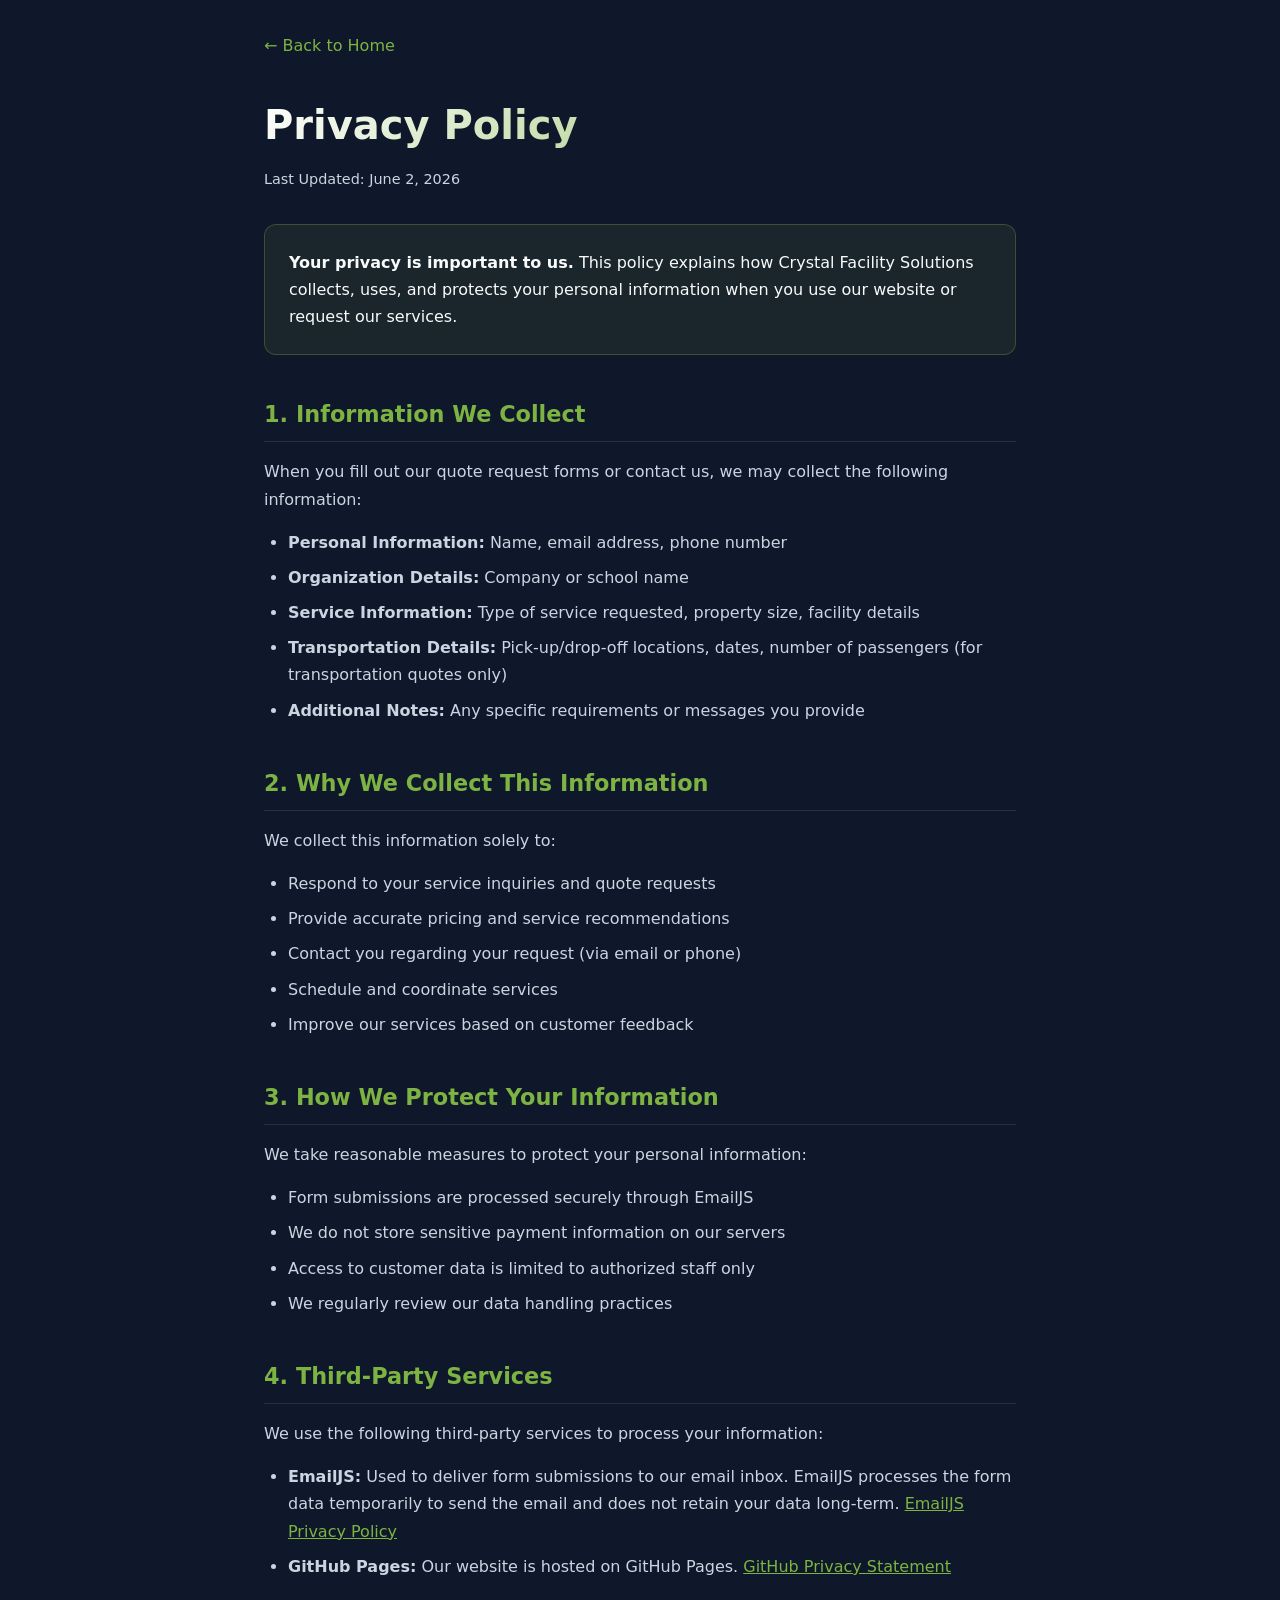
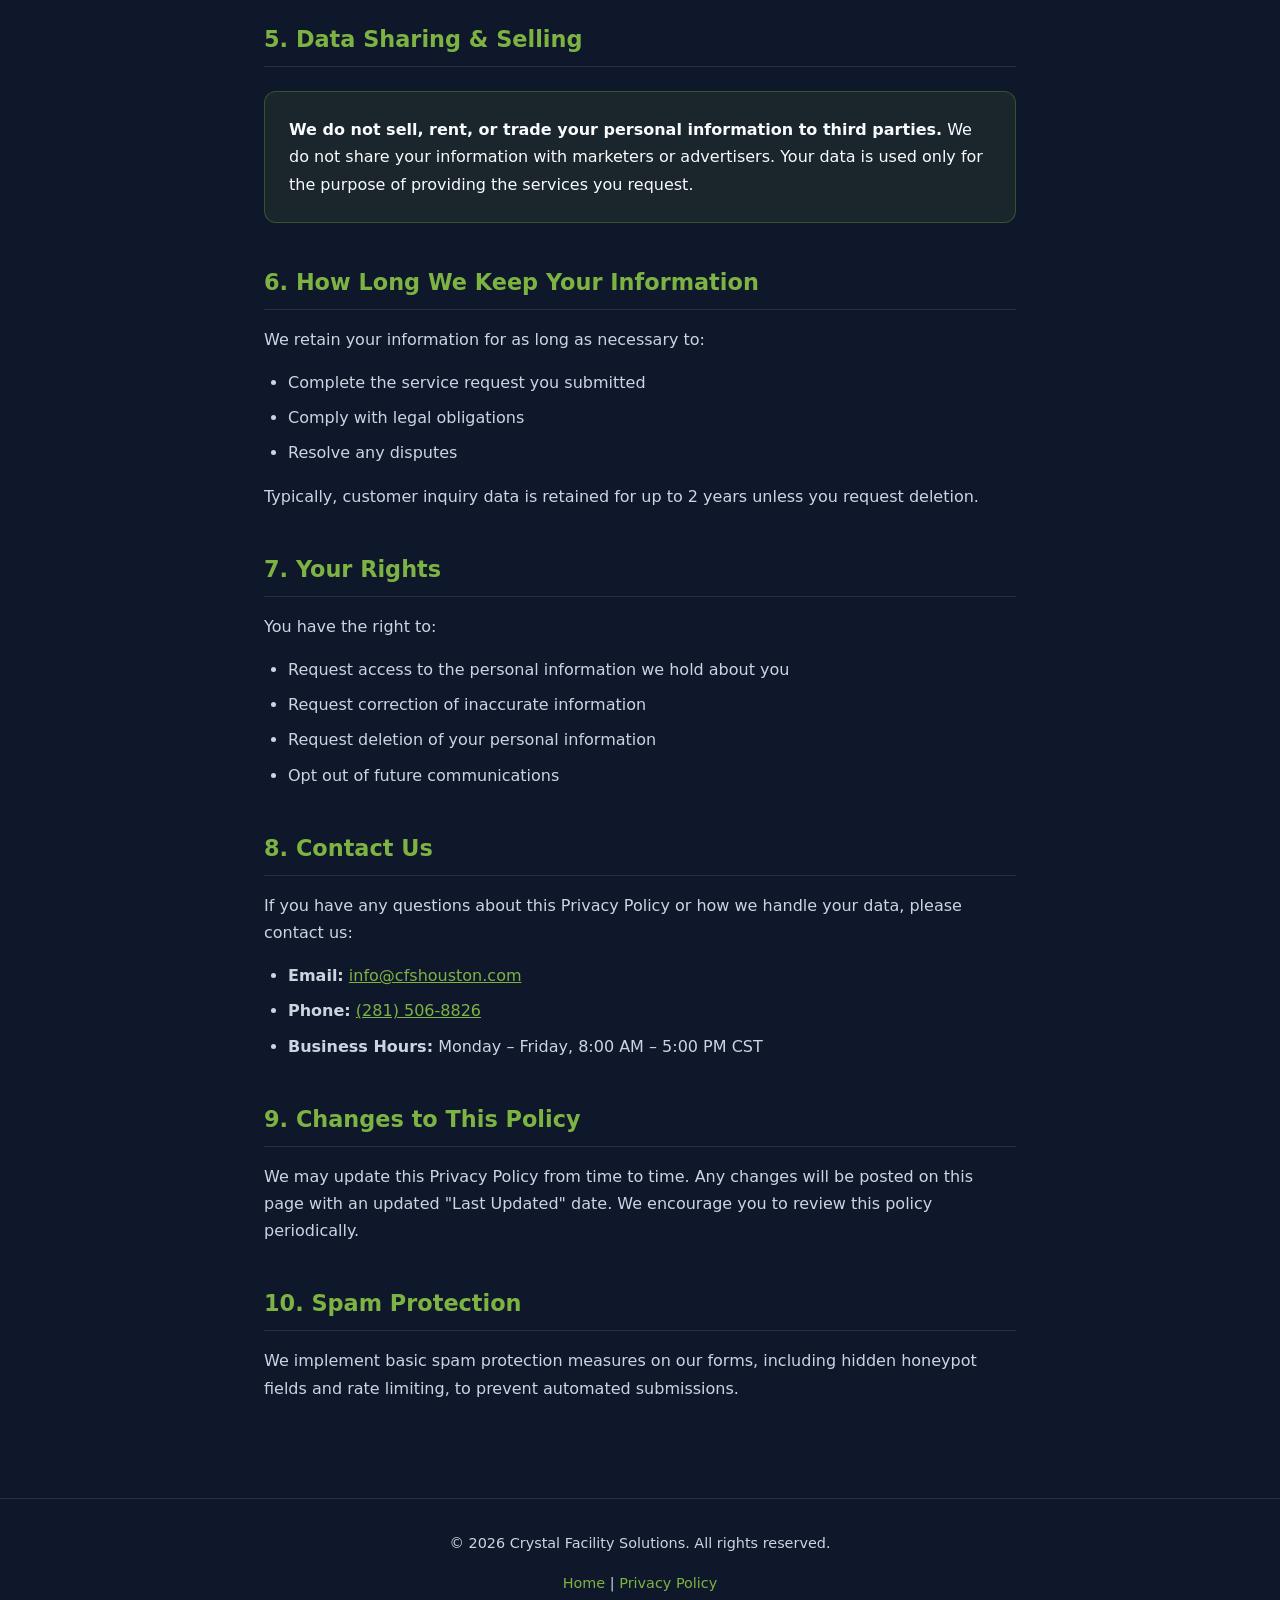
==== privacy-policy.html @ cd3f21fb "Privacy Policy has been added" ====
<!DOCTYPE html>
<html lang="en">
<head>
    <meta charset="UTF-8">
    <meta name="viewport" content="width=device-width, initial-scale=1.0">
    <title>Privacy Policy | Crystal Facility Solutions</title>
    <meta name="description" content="Crystal Facility Solutions privacy policy. Learn how we collect, use, and protect your personal information.">
    <link rel="canonical" href="https://crystalfacilitysolutions.com/privacy-policy.html">
    <style>
        :root {
            --cfs-green: #7cb342;
            --cfs-dark-green: #558b2f;
            --dark: #0f172a;
            --dark-secondary: #1e293b;
            --text-primary: #f8fafc;
            --text-secondary: #cbd5e1;
            --border: rgba(255,255,255,0.1);
        }
        * { margin: 0; padding: 0; box-sizing: border-box; }
        body {
            font-family: 'Segoe UI', system-ui, -apple-system, sans-serif;
            background: var(--dark);
            color: var(--text-primary);
            line-height: 1.7;
        }
        .container {
            max-width: 800px;
            margin: 0 auto;
            padding: 2rem 1.5rem;
        }
        .back-link {
            display: inline-flex;
            align-items: center;
            gap: 0.5rem;
            color: var(--cfs-green);
            text-decoration: none;
            font-weight: 500;
            margin-bottom: 2rem;
            transition: color 0.3s ease;
        }
        .back-link:hover { color: #9ccc65; }
        h1 {
            font-size: 2.5rem;
            font-weight: 800;
            margin-bottom: 0.5rem;
            background: linear-gradient(135deg, #ffffff, var(--cfs-green));
            -webkit-background-clip: text;
            -webkit-text-fill-color: transparent;
            background-clip: text;
        }
        .last-updated {
            color: var(--text-secondary);
            font-size: 0.9rem;
            margin-bottom: 2rem;
        }
        h2 {
            font-size: 1.4rem;
            font-weight: 700;
            color: var(--cfs-green);
            margin-top: 2.5rem;
            margin-bottom: 1rem;
            padding-bottom: 0.5rem;
            border-bottom: 1px solid var(--border);
        }
        h3 {
            font-size: 1.1rem;
            font-weight: 600;
            color: var(--text-primary);
            margin-top: 1.5rem;
            margin-bottom: 0.75rem;
        }
        p, ul, li {
            color: var(--text-secondary);
            margin-bottom: 1rem;
        }
        ul { padding-left: 1.5rem; }
        li { margin-bottom: 0.5rem; }
        a { color: var(--cfs-green); text-decoration: underline; }
        a:hover { color: #9ccc65; }
        .highlight-box {
            background: rgba(124, 179, 66, 0.1);
            border: 1px solid rgba(124, 179, 66, 0.3);
            border-radius: 12px;
            padding: 1.5rem;
            margin: 1.5rem 0;
        }
        .highlight-box p { margin-bottom: 0; color: var(--text-primary); }
        .footer-simple {
            text-align: center;
            padding: 2rem;
            border-top: 1px solid var(--border);
            margin-top: 3rem;
            color: var(--text-secondary);
            font-size: 0.9rem;
        }
        .footer-simple a { color: var(--cfs-green); text-decoration: none; }
        @media (max-width: 768px) {
            h1 { font-size: 1.8rem; }
            h2 { font-size: 1.2rem; }
            .container { padding: 1.5rem 1rem; }
        }
    </style>
<base target="_blank">
</head>
<body>
    <div class="container">
        <a href="index.html" class="back-link">← Back to Home</a>

        <h1>Privacy Policy</h1>
        <p class="last-updated">Last Updated: June 2, 2026</p>

        <div class="highlight-box">
            <p><strong>Your privacy is important to us.</strong> This policy explains how Crystal Facility Solutions collects, uses, and protects your personal information when you use our website or request our services.</p>
        </div>

        <h2>1. Information We Collect</h2>
        <p>When you fill out our quote request forms or contact us, we may collect the following information:</p>
        <ul>
            <li><strong>Personal Information:</strong> Name, email address, phone number</li>
            <li><strong>Organization Details:</strong> Company or school name</li>
            <li><strong>Service Information:</strong> Type of service requested, property size, facility details</li>
            <li><strong>Transportation Details:</strong> Pick-up/drop-off locations, dates, number of passengers (for transportation quotes only)</li>
            <li><strong>Additional Notes:</strong> Any specific requirements or messages you provide</li>
        </ul>

        <h2>2. Why We Collect This Information</h2>
        <p>We collect this information solely to:</p>
        <ul>
            <li>Respond to your service inquiries and quote requests</li>
            <li>Provide accurate pricing and service recommendations</li>
            <li>Contact you regarding your request (via email or phone)</li>
            <li>Schedule and coordinate services</li>
            <li>Improve our services based on customer feedback</li>
        </ul>

        <h2>3. How We Protect Your Information</h2>
        <p>We take reasonable measures to protect your personal information:</p>
        <ul>
            <li>Form submissions are processed securely through EmailJS</li>
            <li>We do not store sensitive payment information on our servers</li>
            <li>Access to customer data is limited to authorized staff only</li>
            <li>We regularly review our data handling practices</li>
        </ul>

        <h2>4. Third-Party Services</h2>
        <p>We use the following third-party services to process your information:</p>
        <ul>
            <li><strong>EmailJS:</strong> Used to deliver form submissions to our email inbox. EmailJS processes the form data temporarily to send the email and does not retain your data long-term. <a href="https://www.emailjs.com/legal/privacy-policy/" target="_blank" rel="noopener noreferrer">EmailJS Privacy Policy</a></li>
            <li><strong>GitHub Pages:</strong> Our website is hosted on GitHub Pages. <a href="https://docs.github.com/en/site-policy/privacy-policies/github-privacy-statement" target="_blank" rel="noopener noreferrer">GitHub Privacy Statement</a></li>
        </ul>

        <h2>5. Data Sharing & Selling</h2>
        <div class="highlight-box">
            <p><strong>We do not sell, rent, or trade your personal information to third parties.</strong> We do not share your information with marketers or advertisers. Your data is used only for the purpose of providing the services you request.</p>
        </div>

        <h2>6. How Long We Keep Your Information</h2>
        <p>We retain your information for as long as necessary to:</p>
        <ul>
            <li>Complete the service request you submitted</li>
            <li>Comply with legal obligations</li>
            <li>Resolve any disputes</li>
        </ul>
        <p>Typically, customer inquiry data is retained for up to 2 years unless you request deletion.</p>

        <h2>7. Your Rights</h2>
        <p>You have the right to:</p>
        <ul>
            <li>Request access to the personal information we hold about you</li>
            <li>Request correction of inaccurate information</li>
            <li>Request deletion of your personal information</li>
            <li>Opt out of future communications</li>
        </ul>

        <h2>8. Contact Us</h2>
        <p>If you have any questions about this Privacy Policy or how we handle your data, please contact us:</p>
        <ul>
            <li><strong>Email:</strong> <a href="mailto:info@cfshouston.com">info@cfshouston.com</a></li>
            <li><strong>Phone:</strong> <a href="tel:+12815068826">(281) 506-8826</a></li>
            <li><strong>Business Hours:</strong> Monday – Friday, 8:00 AM – 5:00 PM CST</li>
        </ul>

        <h2>9. Changes to This Policy</h2>
        <p>We may update this Privacy Policy from time to time. Any changes will be posted on this page with an updated "Last Updated" date. We encourage you to review this policy periodically.</p>

        <h2>10. Spam Protection</h2>
        <p>We implement basic spam protection measures on our forms, including hidden honeypot fields and rate limiting, to prevent automated submissions.</p>
    </div>

    <footer class="footer-simple">
        <p>© 2026 Crystal Facility Solutions. All rights reserved.</p>
        <p><a href="index.html">Home</a> | <a href="privacy-policy.html">Privacy Policy</a></p>
    </footer>
</body>
</html>
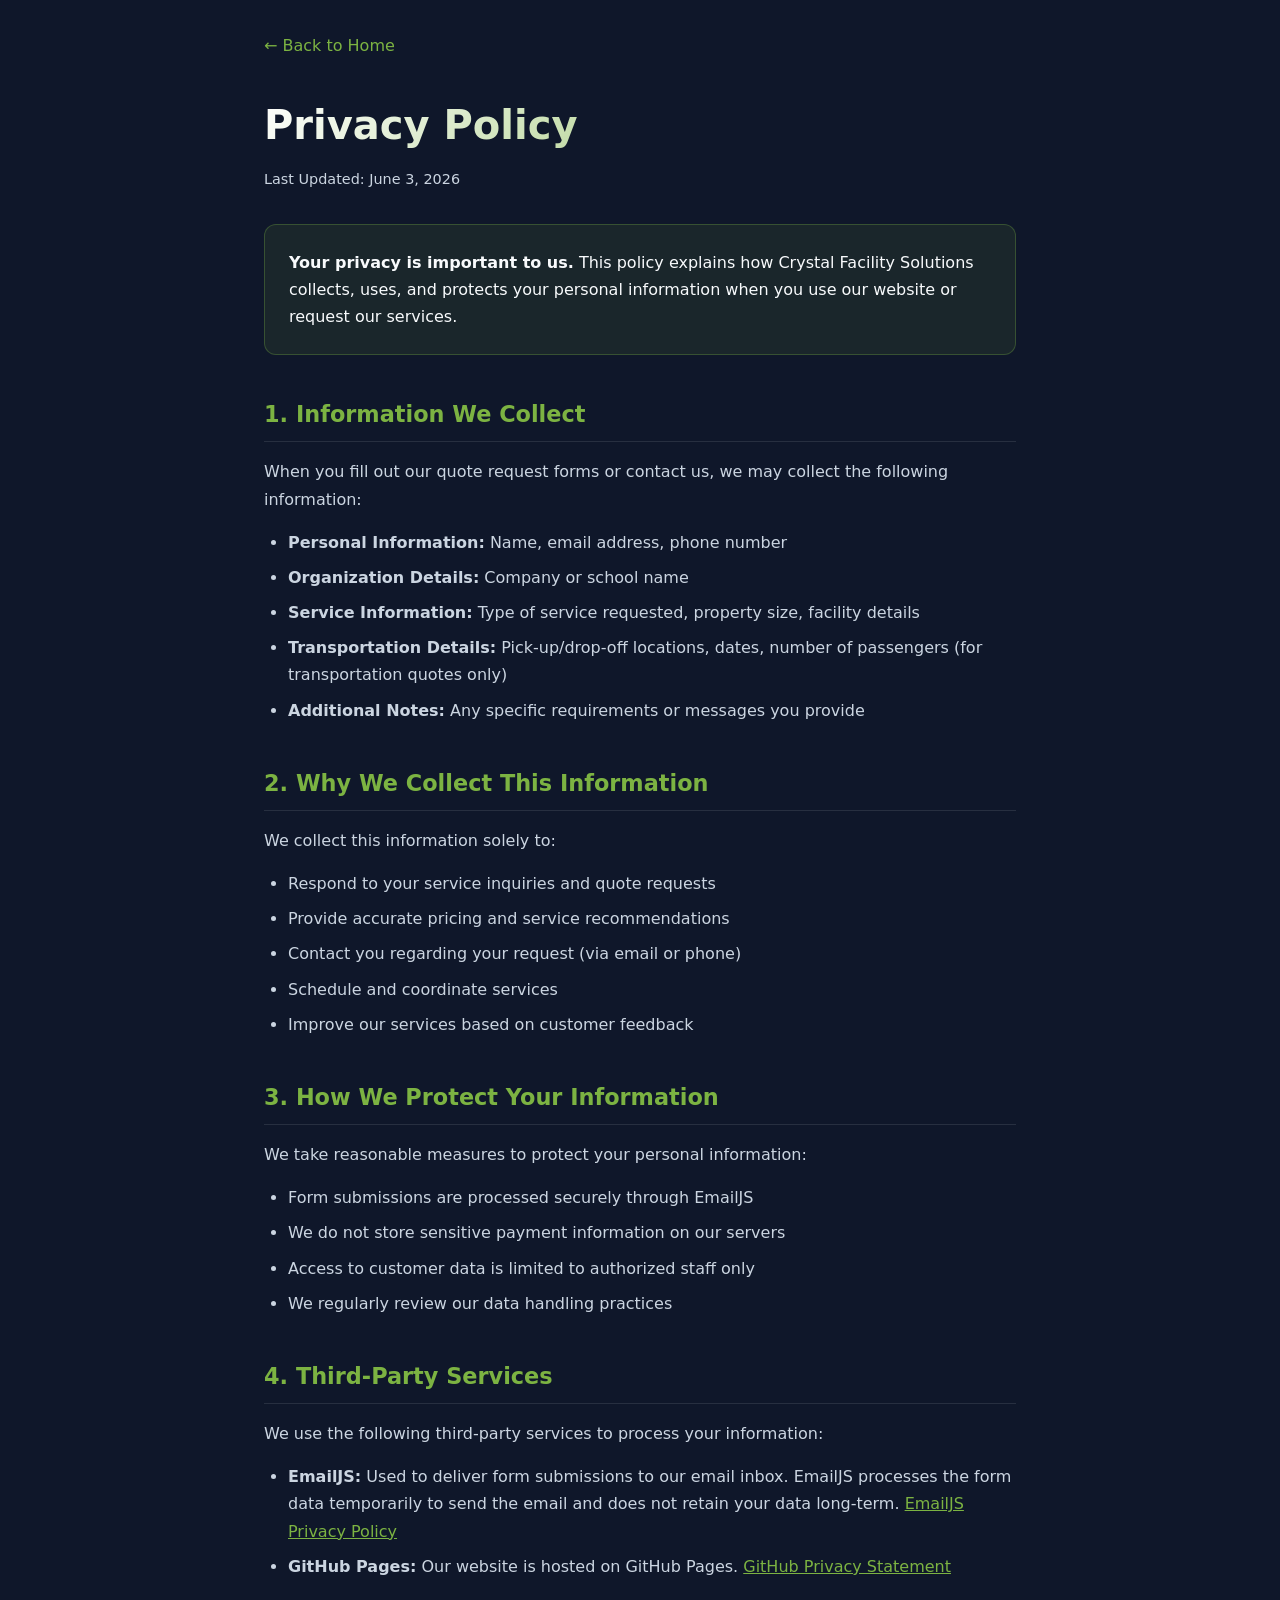
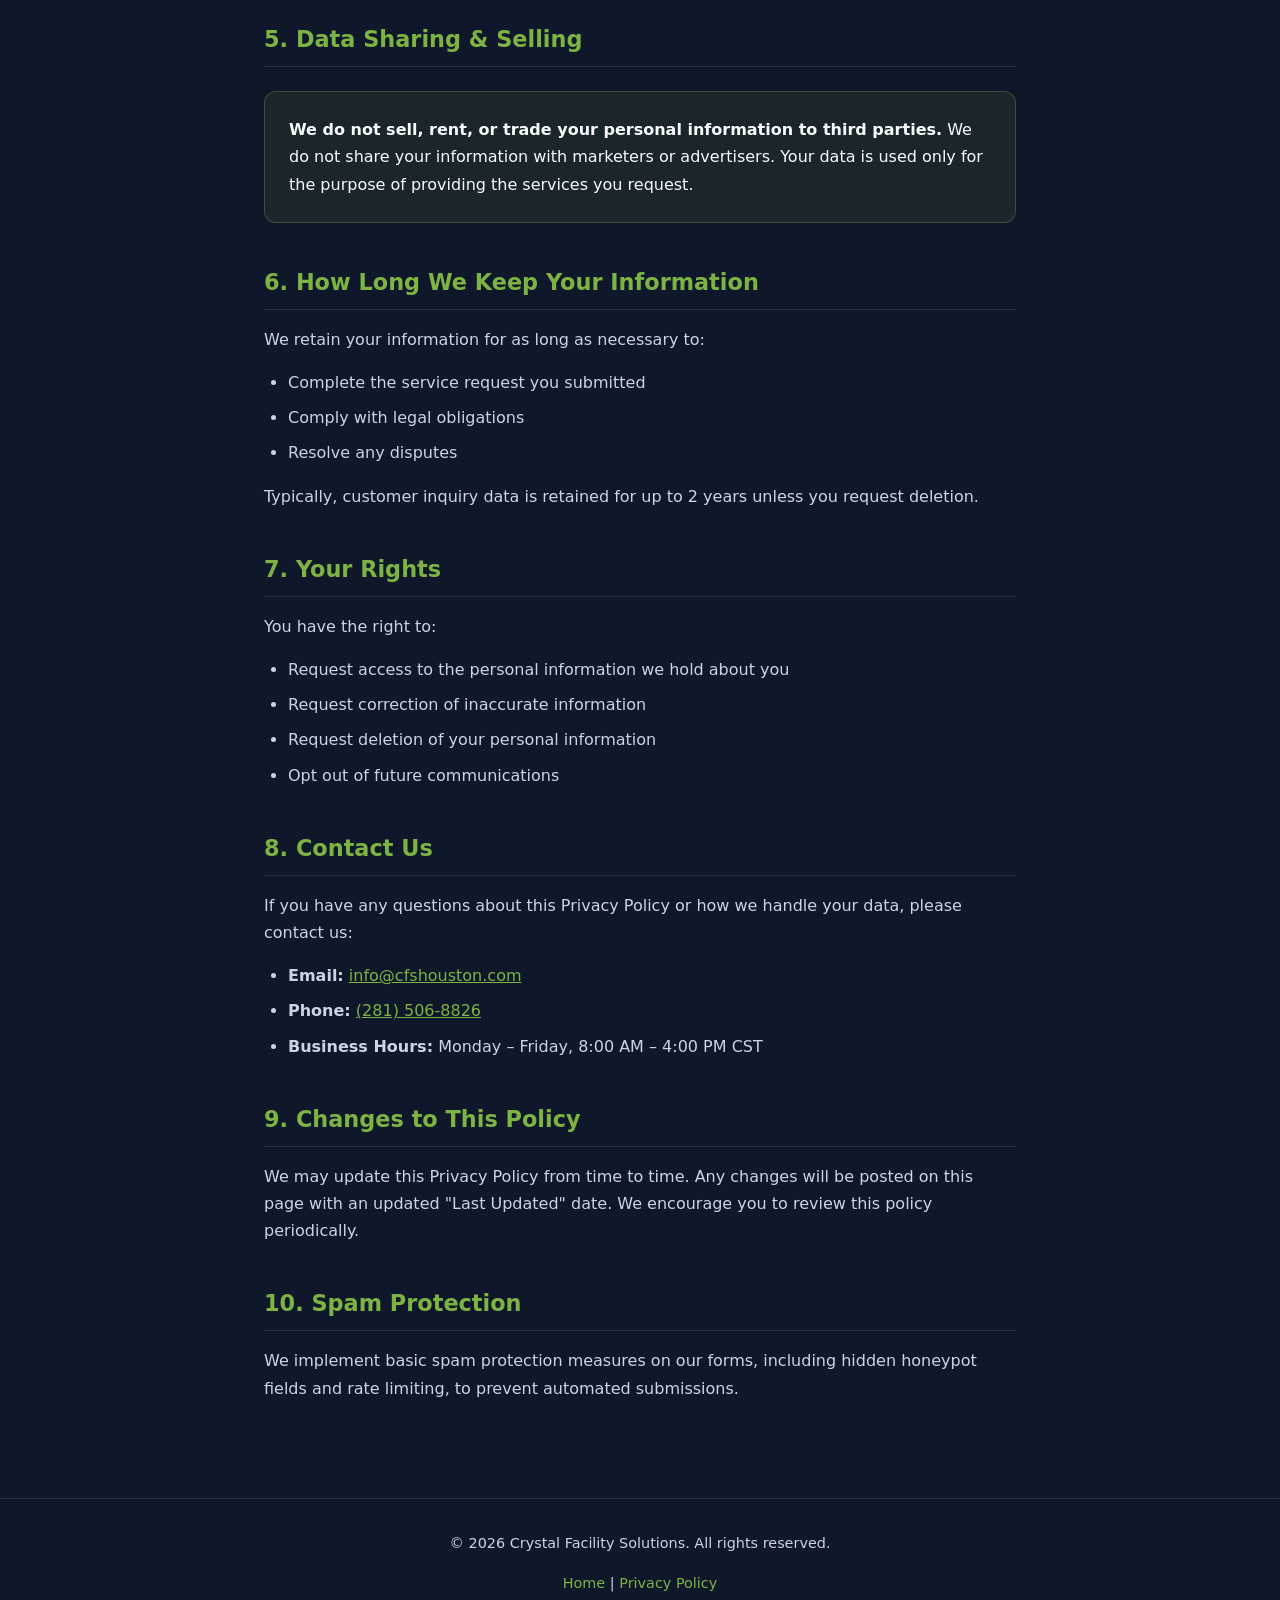
==== commit 3a05f338: "privacy policy is updated" ====
--- a/privacy-policy.html
+++ b/privacy-policy.html
@@ -107,7 +107,7 @@
         <a href="index.html" class="back-link">← Back to Home</a>
 
         <h1>Privacy Policy</h1>
-        <p class="last-updated">Last Updated: June 2, 2026</p>
+        <p class="last-updated">Last Updated: June 3, 2026</p>
 
         <div class="highlight-box">
             <p><strong>Your privacy is important to us.</strong> This policy explains how Crystal Facility Solutions collects, uses, and protects your personal information when you use our website or request our services.</p>
@@ -177,7 +177,7 @@
         <ul>
             <li><strong>Email:</strong> <a href="mailto:info@cfshouston.com">info@cfshouston.com</a></li>
             <li><strong>Phone:</strong> <a href="tel:+12815068826">(281) 506-8826</a></li>
-            <li><strong>Business Hours:</strong> Monday – Friday, 8:00 AM – 5:00 PM CST</li>
+            <li><strong>Business Hours:</strong> Monday – Friday, 8:00 AM – 4:00 PM CST</li>
         </ul>
 
         <h2>9. Changes to This Policy</h2>
